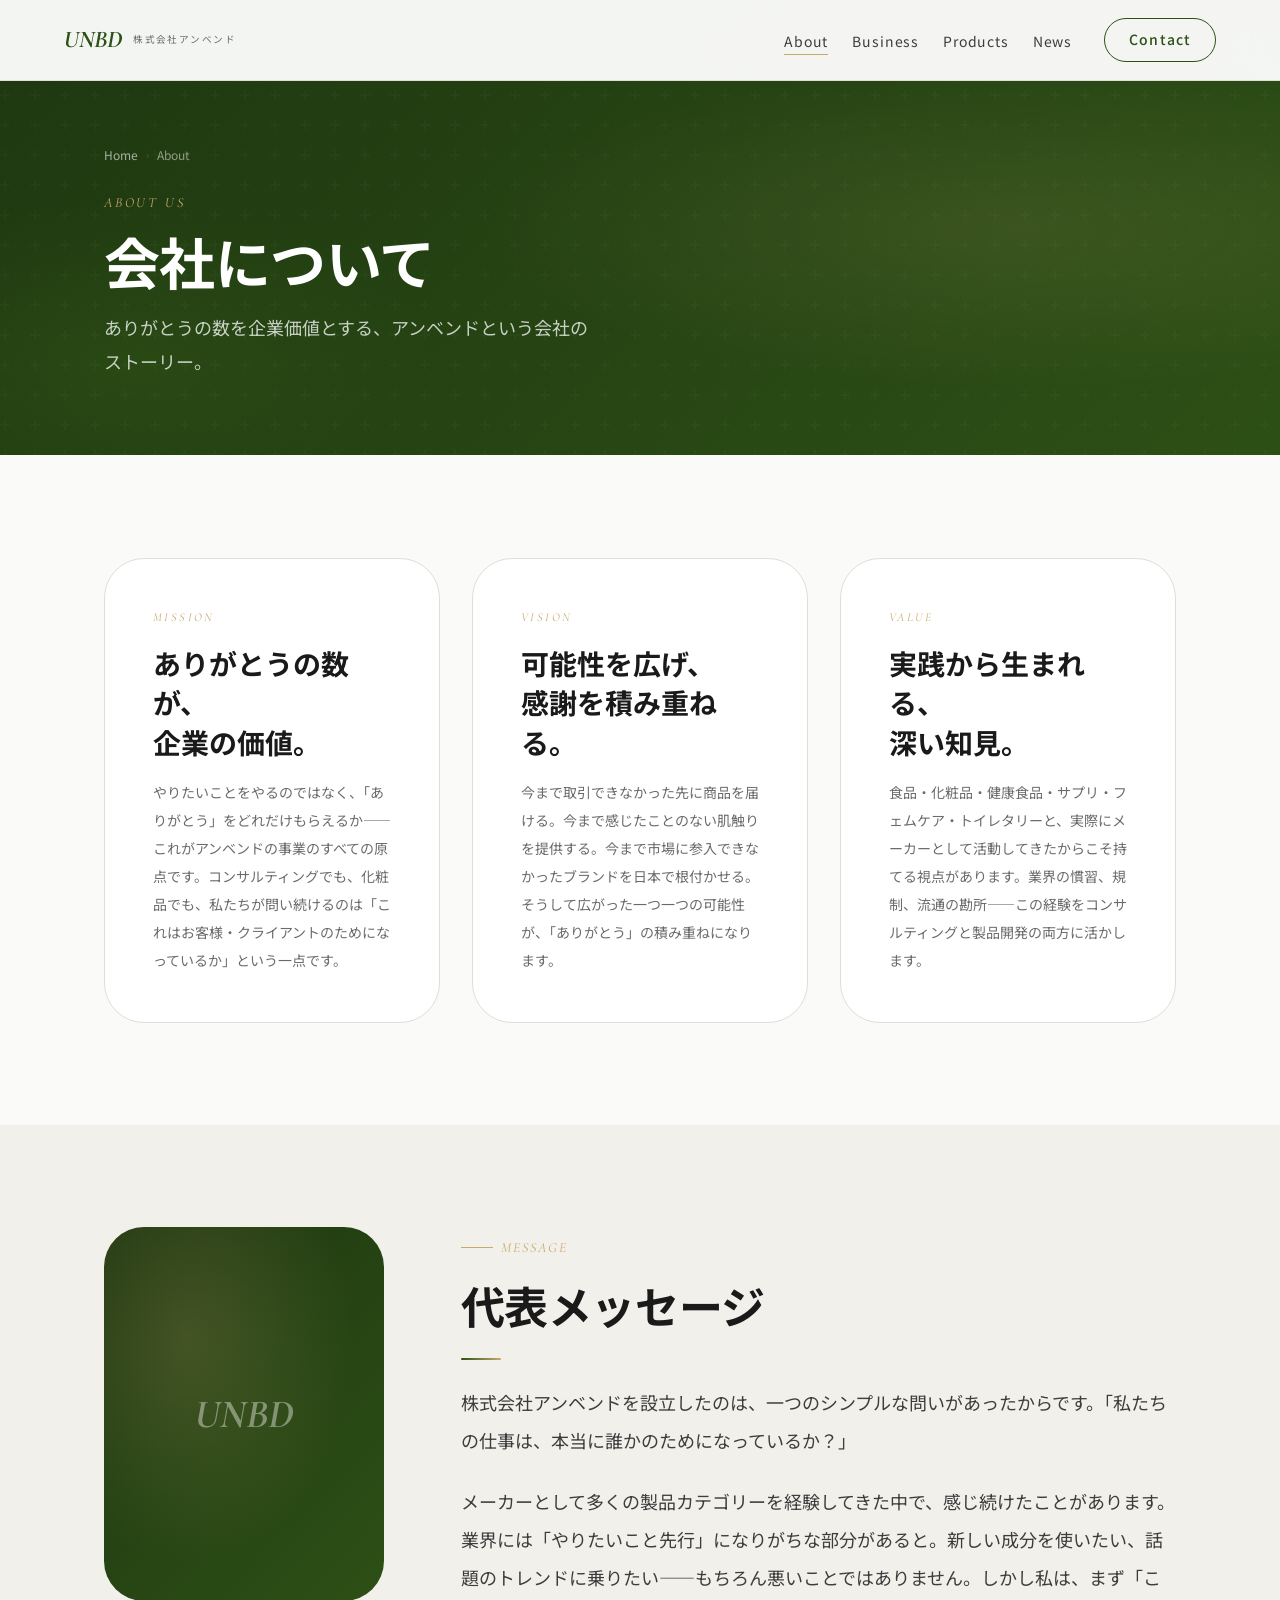
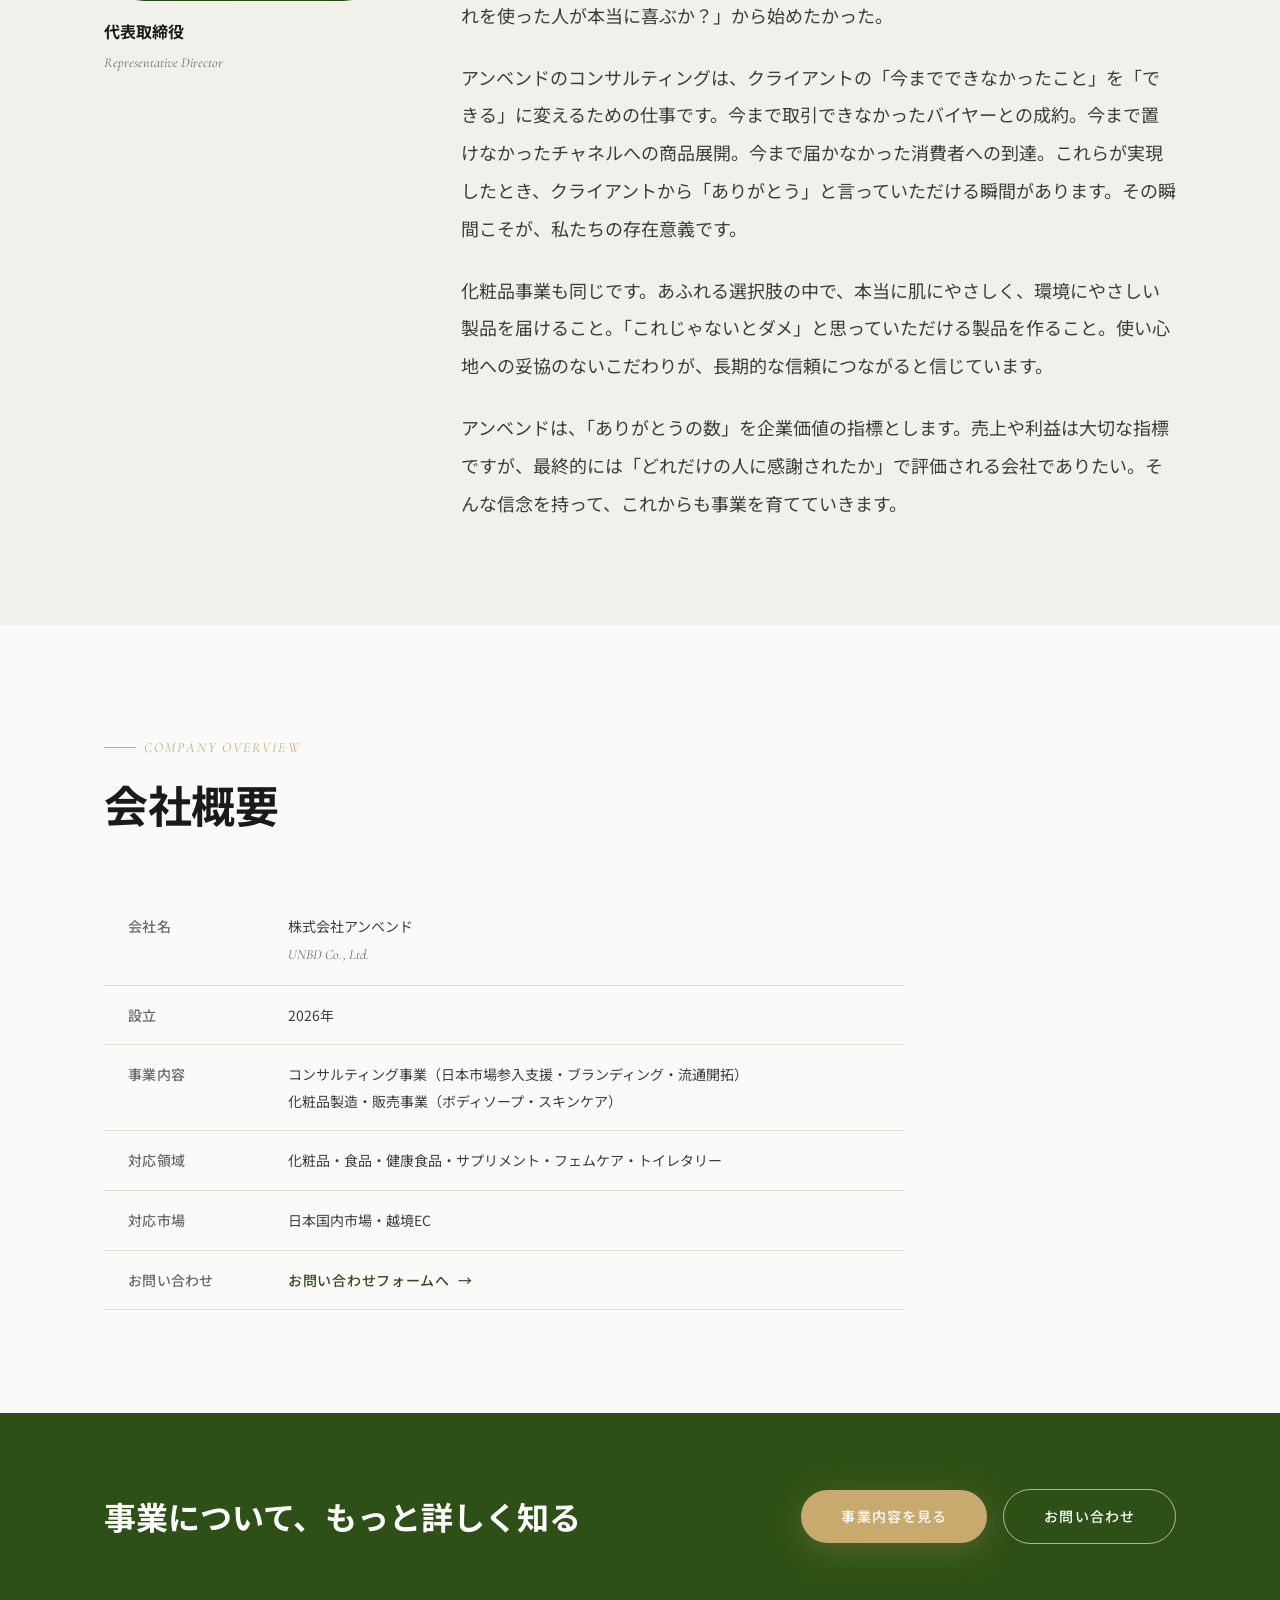
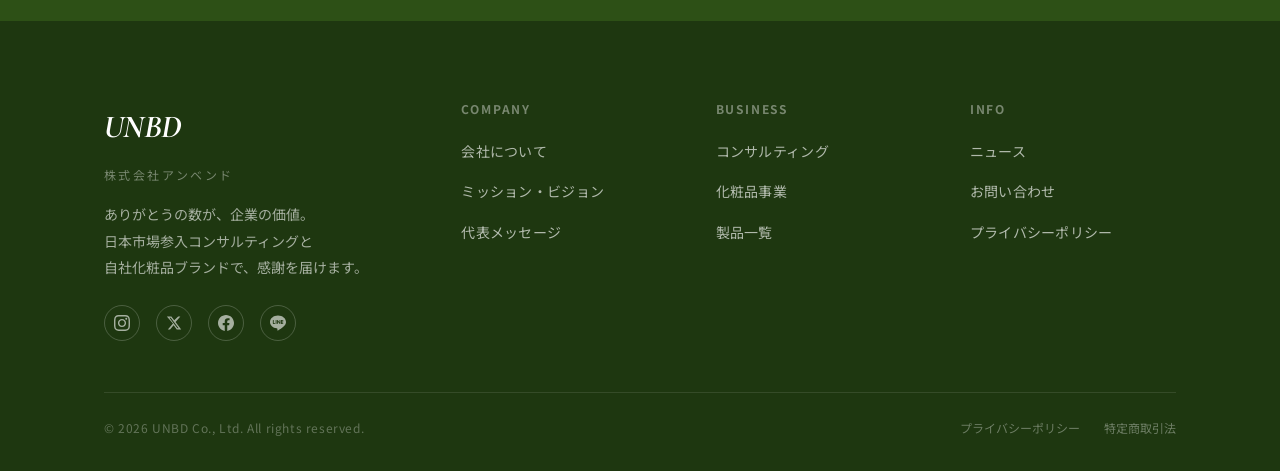
==== about.html @ c35e36ad "feat: 株式会社アンベンド コーポレートサイト 初回実装 「ありがとうの数が企業の価値」をビジョンに掲げた、フルスクラッチの コーポレートサイト（HTML/CSS/JS）を実装。  ## 実装内容" ====
<!DOCTYPE html>
<html lang="ja">
<head>
  <meta charset="UTF-8">
  <meta name="viewport" content="width=device-width, initial-scale=1.0">
  <title>会社について | 株式会社アンベンド UNBD Co., Ltd.</title>
  <meta name="description" content="株式会社アンベンドの会社概要・ミッション・ビジョン・代表メッセージ。「ありがとうの数が企業の価値」を掲げ、コンサルティングと化粧品の二本柱で事業を展開しています。">

  <!-- OGP -->
  <meta property="og:title" content="会社について | 株式会社アンベンド">
  <meta property="og:description" content="ありがとうの数が企業の価値。アンベンドのミッション・ビジョンとストーリーをご紹介します。">
  <meta property="og:type" content="website">
  <meta property="og:url" content="https://lin-nah-yuki-harada.github.io/UNBD.web/about.html">
  <meta name="twitter:card" content="summary_large_image">

  <!-- Fonts -->
  <link rel="preconnect" href="https://fonts.googleapis.com">
  <link rel="preconnect" href="https://fonts.gstatic.com" crossorigin>
  <link href="https://fonts.googleapis.com/css2?family=Cormorant+Garamond:ital,wght@0,400;0,600;0,700;1,400;1,600;1,700&family=Noto+Sans+JP:wght@300;400;500;700&display=swap" rel="stylesheet">

  <!-- CSS -->
  <link rel="stylesheet" href="css/reset.css">
  <link rel="stylesheet" href="css/variables.css">
  <link rel="stylesheet" href="css/common.css">
  <link rel="stylesheet" href="css/pages/about.css">
</head>
<body>

  <!-- Header -->
  <header class="header" data-transparent="false" role="banner">
    <div class="header__inner">
      <a href="index.html" class="header__logo">
        <span class="header__logo-mark">UNBD</span>
        <div class="header__logo-text">
          <span class="header__logo-ja">株式会社アンベンド</span>
        </div>
      </a>
      <nav class="header__nav" role="navigation">
        <ul class="header__nav-list">
          <li><a href="about.html" class="header__nav-link is-active">About</a></li>
          <li><a href="business.html" class="header__nav-link">Business</a></li>
          <li><a href="products.html" class="header__nav-link">Products</a></li>
          <li><a href="news.html" class="header__nav-link">News</a></li>
        </ul>
        <a href="contact.html" class="header__cta">Contact</a>
      </nav>
      <button class="hamburger" aria-label="メニューを開く">
        <span></span><span></span><span></span>
      </button>
    </div>
  </header>

  <!-- Mobile Nav -->
  <div class="mobile-nav">
    <ul class="mobile-nav__list">
      <li><a href="about.html" class="mobile-nav__link">About</a></li>
      <li><a href="business.html" class="mobile-nav__link">Business</a></li>
      <li><a href="products.html" class="mobile-nav__link">Products</a></li>
      <li><a href="news.html" class="mobile-nav__link">News</a></li>
      <li><a href="contact.html" class="mobile-nav__link">Contact</a></li>
    </ul>
    <div class="mobile-nav__sns">
      <a href="#" aria-label="Instagram"><svg viewBox="0 0 24 24" width="22" height="22" fill="currentColor"><path d="M12 2.163c3.204 0 3.584.012 4.85.07 3.252.148 4.771 1.691 4.919 4.919.058 1.265.069 1.645.069 4.849 0 3.205-.012 3.584-.069 4.849-.149 3.225-1.664 4.771-4.919 4.919-1.266.058-1.644.07-4.85.07-3.204 0-3.584-.012-4.849-.07-3.26-.149-4.771-1.699-4.919-4.92-.058-1.265-.07-1.644-.07-4.849 0-3.204.013-3.583.07-4.849.149-3.227 1.664-4.771 4.919-4.919 1.266-.057 1.645-.069 4.849-.069zm0-2.163c-3.259 0-3.667.014-4.947.072-4.358.2-6.78 2.618-6.98 6.98-.059 1.281-.073 1.689-.073 4.948 0 3.259.014 3.668.072 4.948.2 4.358 2.618 6.78 6.98 6.98 1.281.058 1.689.072 4.948.072 3.259 0 3.668-.014 4.948-.072 4.354-.2 6.782-2.618 6.979-6.98.059-1.28.073-1.689.073-4.948 0-3.259-.014-3.667-.072-4.947-.196-4.354-2.617-6.78-6.979-6.98-1.281-.059-1.69-.073-4.949-.073zm0 5.838c-3.403 0-6.162 2.759-6.162 6.162s2.759 6.163 6.162 6.163 6.162-2.759 6.162-6.163c0-3.403-2.759-6.162-6.162-6.162zm0 10.162c-2.209 0-4-1.79-4-4 0-2.209 1.791-4 4-4s4 1.791 4 4c0 2.21-1.791 4-4 4zm6.406-11.845c-.796 0-1.441.645-1.441 1.44s.645 1.44 1.441 1.44c.795 0 1.439-.645 1.439-1.44s-.644-1.44-1.439-1.44z"/></svg></a>
      <a href="#" aria-label="X"><svg viewBox="0 0 24 24" width="20" height="20" fill="currentColor"><path d="M18.244 2.25h3.308l-7.227 8.26 8.502 11.24H16.17l-4.714-6.231-5.401 6.231H2.746l7.73-8.835L1.254 2.25H8.08l4.259 5.63zm-1.161 17.52h1.833L7.084 4.126H5.117z"/></svg></a>
    </div>
  </div>

  <main id="main">

    <!-- Page Hero -->
    <div class="page-hero">
      <div class="container">
        <nav class="breadcrumb" aria-label="パンくずリスト">
          <a href="index.html">Home</a>
          <span class="breadcrumb__sep">›</span>
          <span>About</span>
        </nav>
        <span class="page-hero__en">About Us</span>
        <h1 class="page-hero__title">会社について</h1>
        <p class="page-hero__lead">ありがとうの数を企業価値とする、アンベンドという会社のストーリー。</p>
      </div>
    </div>


    <!-- ====================================================
         Mission / Vision
         ==================================================== -->
    <section class="section" id="mission">
      <div class="container">
        <div class="mission-grid">
          <div class="mission-item" data-reveal data-reveal-delay="1">
            <div class="mission-item__label">Mission</div>
            <h2 class="mission-item__title">
              ありがとうの数が、<br>企業の価値。
            </h2>
            <p class="mission-item__text">
              やりたいことをやるのではなく、「ありがとう」をどれだけもらえるか——これがアンベンドの事業のすべての原点です。コンサルティングでも、化粧品でも、私たちが問い続けるのは「これはお客様・クライアントのためになっているか」という一点です。
            </p>
          </div>

          <div class="mission-item" data-reveal data-reveal-delay="2">
            <div class="mission-item__label">Vision</div>
            <h2 class="mission-item__title">
              可能性を広げ、<br>感謝を積み重ねる。
            </h2>
            <p class="mission-item__text">
              今まで取引できなかった先に商品を届ける。今まで感じたことのない肌触りを提供する。今まで市場に参入できなかったブランドを日本で根付かせる。そうして広がった一つ一つの可能性が、「ありがとう」の積み重ねになります。
            </p>
          </div>

          <div class="mission-item" data-reveal data-reveal-delay="3">
            <div class="mission-item__label">Value</div>
            <h2 class="mission-item__title">
              実践から生まれる、<br>深い知見。
            </h2>
            <p class="mission-item__text">
              食品・化粧品・健康食品・サプリ・フェムケア・トイレタリーと、実際にメーカーとして活動してきたからこそ持てる視点があります。業界の慣習、規制、流通の勘所——この経験をコンサルティングと製品開発の両方に活かします。
            </p>
          </div>
        </div>
      </div>
    </section>


    <!-- ====================================================
         Representative Message
         ==================================================== -->
    <section class="section section--bg" id="message">
      <div class="container">
        <div class="message-inner">
          <div class="message-visual" data-reveal="left">
            <div class="message-visual__photo">
              <div class="message-visual__photo-placeholder">
                <span class="message-visual__initials">UNBD</span>
              </div>
            </div>
            <div class="message-visual__info">
              <p class="message-visual__name">代表取締役</p>
              <p class="message-visual__name-en">Representative Director</p>
            </div>
          </div>

          <div class="message-body" data-reveal="right">
            <span class="eyebrow">Message</span>
            <h2 class="section-title">代表メッセージ</h2>
            <div class="divider"></div>

            <div class="message-text">
              <p>株式会社アンベンドを設立したのは、一つのシンプルな問いがあったからです。「私たちの仕事は、本当に誰かのためになっているか？」</p>

              <p>メーカーとして多くの製品カテゴリーを経験してきた中で、感じ続けたことがあります。業界には「やりたいこと先行」になりがちな部分があると。新しい成分を使いたい、話題のトレンドに乗りたい——もちろん悪いことではありません。しかし私は、まず「これを使った人が本当に喜ぶか？」から始めたかった。</p>

              <p>アンベンドのコンサルティングは、クライアントの「今までできなかったこと」を「できる」に変えるための仕事です。今まで取引できなかったバイヤーとの成約。今まで置けなかったチャネルへの商品展開。今まで届かなかった消費者への到達。これらが実現したとき、クライアントから「ありがとう」と言っていただける瞬間があります。その瞬間こそが、私たちの存在意義です。</p>

              <p>化粧品事業も同じです。あふれる選択肢の中で、本当に肌にやさしく、環境にやさしい製品を届けること。「これじゃないとダメ」と思っていただける製品を作ること。使い心地への妥協のないこだわりが、長期的な信頼につながると信じています。</p>

              <p>アンベンドは、「ありがとうの数」を企業価値の指標とします。売上や利益は大切な指標ですが、最終的には「どれだけの人に感謝されたか」で評価される会社でありたい。そんな信念を持って、これからも事業を育てていきます。</p>
            </div>
          </div>
        </div>
      </div>
    </section>


    <!-- ====================================================
         Company Overview
         ==================================================== -->
    <section class="section" id="overview">
      <div class="container">
        <div class="section-header" data-reveal>
          <span class="eyebrow">Company Overview</span>
          <h2 class="section-title">会社概要</h2>
        </div>

        <div class="overview-inner" data-reveal>
          <table class="overview-table">
            <tbody>
              <tr>
                <th>会社名</th>
                <td>株式会社アンベンド<br><span class="overview-en">UNBD Co., Ltd.</span></td>
              </tr>
              <tr>
                <th>設立</th>
                <td>2026年</td>
              </tr>
              <tr>
                <th>事業内容</th>
                <td>
                  コンサルティング事業（日本市場参入支援・ブランディング・流通開拓）<br>
                  化粧品製造・販売事業（ボディソープ・スキンケア）
                </td>
              </tr>
              <tr>
                <th>対応領域</th>
                <td>化粧品・食品・健康食品・サプリメント・フェムケア・トイレタリー</td>
              </tr>
              <tr>
                <th>対応市場</th>
                <td>日本国内市場・越境EC</td>
              </tr>
              <tr>
                <th>お問い合わせ</th>
                <td><a href="contact.html" class="arrow-link">お問い合わせフォームへ</a></td>
              </tr>
            </tbody>
          </table>
        </div>
      </div>
    </section>


    <!-- CTA -->
    <section class="section section--primary" style="padding: clamp(3rem, 6vw, 5rem) 0;">
      <div class="container">
        <div class="cta-inline" data-reveal>
          <h2 class="cta-inline__title">事業について、もっと詳しく知る</h2>
          <div class="cta-inline__actions">
            <a href="business.html" class="btn btn--accent">事業内容を見る</a>
            <a href="contact.html" class="btn btn--outline-white">お問い合わせ</a>
          </div>
        </div>
      </div>
    </section>

  </main>

  <!-- Footer -->
  <footer class="footer" role="contentinfo">
    <div class="container">
      <div class="footer__inner">
        <div class="footer__brand">
          <div class="footer__brand-logo">UNBD</div>
          <div class="footer__brand-ja">株式会社アンベンド</div>
          <p class="footer__tagline">ありがとうの数が、企業の価値。<br>日本市場参入コンサルティングと<br>自社化粧品ブランドで、感謝を届けます。</p>
          <div class="footer__sns">
            <a href="#" class="footer__sns-link" aria-label="Instagram"><svg viewBox="0 0 24 24" fill="currentColor"><path d="M12 2.163c3.204 0 3.584.012 4.85.07 3.252.148 4.771 1.691 4.919 4.919.058 1.265.069 1.645.069 4.849 0 3.205-.012 3.584-.069 4.849-.149 3.225-1.664 4.771-4.919 4.919-1.266.058-1.644.07-4.85.07-3.204 0-3.584-.012-4.849-.07-3.26-.149-4.771-1.699-4.919-4.92-.058-1.265-.07-1.644-.07-4.849 0-3.204.013-3.583.07-4.849.149-3.227 1.664-4.771 4.919-4.919 1.266-.057 1.645-.069 4.849-.069zm0-2.163c-3.259 0-3.667.014-4.947.072-4.358.2-6.78 2.618-6.98 6.98-.059 1.281-.073 1.689-.073 4.948 0 3.259.014 3.668.072 4.948.2 4.358 2.618 6.78 6.98 6.98 1.281.058 1.689.072 4.948.072 3.259 0 3.668-.014 4.948-.072 4.354-.2 6.782-2.618 6.979-6.98.059-1.28.073-1.689.073-4.948 0-3.259-.014-3.667-.072-4.947-.196-4.354-2.617-6.78-6.979-6.98-1.281-.059-1.69-.073-4.949-.073zm0 5.838c-3.403 0-6.162 2.759-6.162 6.162s2.759 6.163 6.162 6.163 6.162-2.759 6.162-6.163c0-3.403-2.759-6.162-6.162-6.162zm0 10.162c-2.209 0-4-1.79-4-4 0-2.209 1.791-4 4-4s4 1.791 4 4c0 2.21-1.791 4-4 4zm6.406-11.845c-.796 0-1.441.645-1.441 1.44s.645 1.44 1.441 1.44c.795 0 1.439-.645 1.439-1.44s-.644-1.44-1.439-1.44z"/></svg></a>
            <a href="#" class="footer__sns-link" aria-label="X"><svg viewBox="0 0 24 24" fill="currentColor"><path d="M18.244 2.25h3.308l-7.227 8.26 8.502 11.24H16.17l-4.714-6.231-5.401 6.231H2.746l7.73-8.835L1.254 2.25H8.08l4.259 5.63zm-1.161 17.52h1.833L7.084 4.126H5.117z"/></svg></a>
            <a href="#" class="footer__sns-link" aria-label="Facebook"><svg viewBox="0 0 24 24" fill="currentColor"><path d="M24 12.073c0-6.627-5.373-12-12-12s-12 5.373-12 12c0 5.99 4.388 10.954 10.125 11.854v-8.385H7.078v-3.47h3.047V9.43c0-3.007 1.792-4.669 4.533-4.669 1.312 0 2.686.235 2.686.235v2.953H15.83c-1.491 0-1.956.925-1.956 1.874v2.25h3.328l-.532 3.47h-2.796v8.385C19.612 23.027 24 18.062 24 12.073z"/></svg></a>
            <a href="#" class="footer__sns-link" aria-label="LINE"><svg viewBox="0 0 24 24" fill="currentColor"><path d="M19.365 9.863c.349 0 .63.285.63.631 0 .345-.281.63-.63.63H17.61v1.125h1.755c.349 0 .63.283.63.63 0 .344-.281.629-.63.629h-2.386c-.345 0-.627-.285-.627-.629V8.108c0-.345.282-.63.627-.63h2.386c.349 0 .63.285.63.63 0 .349-.281.63-.63.63H17.61v1.125h1.755zm-3.855 3.016c0 .27-.174.51-.432.596-.064.021-.133.031-.199.031-.211 0-.391-.09-.51-.25l-2.443-3.317v2.94c0 .344-.279.629-.631.629-.346 0-.626-.285-.626-.629V8.108c0-.27.173-.51.43-.595.06-.023.136-.033.194-.033.195 0 .375.104.495.254l2.462 3.33V8.108c0-.345.282-.63.63-.63.345 0 .63.285.63.63v4.771zm-5.741 0c0 .344-.282.629-.631.629-.345 0-.627-.285-.627-.629V8.108c0-.345.282-.63.627-.63.349 0 .631.285.631.63v4.771zm-2.466.629H4.917c-.345 0-.63-.285-.63-.629V8.108c0-.345.285-.63.63-.63.348 0 .63.285.63.63v4.141h1.756c.348 0 .629.283.629.63 0 .344-.281.629-.629.629M24 10.314C24 4.943 18.615.572 12 .572S0 4.943 0 10.314c0 4.811 4.27 8.842 10.035 9.608.391.082.923.258 1.058.59.12.301.079.766.038 1.08l-.164 1.02c-.045.301-.24 1.186 1.049.645 1.291-.539 6.916-4.078 9.436-6.975C23.176 14.393 24 12.458 24 10.314"/></svg></a>
          </div>
        </div>
        <div>
          <p class="footer__col-title">Company</p>
          <ul class="footer__col-list">
            <li><a href="about.html" class="footer__col-link">会社について</a></li>
            <li><a href="about.html#mission" class="footer__col-link">ミッション・ビジョン</a></li>
            <li><a href="about.html#message" class="footer__col-link">代表メッセージ</a></li>
          </ul>
        </div>
        <div>
          <p class="footer__col-title">Business</p>
          <ul class="footer__col-list">
            <li><a href="business.html#consulting" class="footer__col-link">コンサルティング</a></li>
            <li><a href="business.html#cosmetics" class="footer__col-link">化粧品事業</a></li>
            <li><a href="products.html" class="footer__col-link">製品一覧</a></li>
          </ul>
        </div>
        <div>
          <p class="footer__col-title">Info</p>
          <ul class="footer__col-list">
            <li><a href="news.html" class="footer__col-link">ニュース</a></li>
            <li><a href="contact.html" class="footer__col-link">お問い合わせ</a></li>
            <li><a href="#" class="footer__col-link">プライバシーポリシー</a></li>
          </ul>
        </div>
      </div>
      <div class="footer__bottom">
        <p class="footer__copy">&copy; 2026 UNBD Co., Ltd. All rights reserved.</p>
        <div class="footer__bottom-links">
          <a href="#" class="footer__bottom-link">プライバシーポリシー</a>
          <a href="#" class="footer__bottom-link">特定商取引法</a>
        </div>
      </div>
    </div>
  </footer>

  <script src="js/common.js"></script>
</body>
</html>
---- css/variables.css ----
/* ============================================
   Design Tokens / CSS Custom Properties
   ============================================ */

:root {
  /* ---- Colors ---- */
  --color-bg:           #FAFAF8;
  --color-bg-alt:       #F2F0EB;
  --color-bg-green:     #EFF4E8;
  --color-primary:      #2D5016;
  --color-primary-dark: #1E3710;
  --color-primary-mid:  #3D6B1F;
  --color-accent:       #C8A96E;
  --color-accent-dark:  #A88040;
  --color-accent-light: #E2C89A;
  --color-text:         #1A1A1A;
  --color-text-mid:     #3D3D3D;
  --color-text-sub:     #6B6B6B;
  --color-text-light:   #9A9A9A;
  --color-white:        #FFFFFF;
  --color-border:       #E2DDD6;
  --color-hero-bg:      #0F1F08;

  /* ---- Typography ---- */
  --font-ja:  'Noto Sans JP', 'Hiragino Sans', 'Yu Gothic', sans-serif;
  --font-en:  'Cormorant Garamond', 'Georgia', serif;

  /* ---- Type Scale (fluid) ---- */
  --text-xs:    0.75rem;
  --text-sm:    0.875rem;
  --text-base:  1rem;
  --text-md:    1.125rem;
  --text-lg:    1.375rem;
  --text-xl:    1.75rem;
  --text-2xl:   2.25rem;
  --text-3xl:   3rem;
  --text-4xl:   4rem;
  --text-hero:  clamp(2.5rem, 6vw, 5.5rem);
  --text-display: clamp(3rem, 8vw, 7rem);

  /* ---- Spacing ---- */
  --space-1:  0.25rem;
  --space-2:  0.5rem;
  --space-3:  0.75rem;
  --space-4:  1rem;
  --space-6:  1.5rem;
  --space-8:  2rem;
  --space-12: 3rem;
  --space-16: 4rem;
  --space-20: 5rem;
  --space-24: 6rem;
  --space-32: 8rem;
  --space-40: 10rem;

  /* ---- Layout ---- */
  --container-max:  1200px;
  --container-wide: 1440px;
  --container-pad:  clamp(1.5rem, 5vw, 4rem);
  --header-height:  80px;

  /* ---- Motion ---- */
  --ease:             cubic-bezier(0.4, 0, 0.2, 1);
  --ease-out:         cubic-bezier(0.0, 0, 0.2, 1);
  --ease-in:          cubic-bezier(0.4, 0, 1, 1);
  --ease-spring:      cubic-bezier(0.34, 1.56, 0.64, 1);
  --transition:       0.3s var(--ease);
  --transition-slow:  0.6s var(--ease);
  --transition-xslow: 1s var(--ease);

  /* ---- Shadows ---- */
  --shadow-xs: 0 1px 4px rgba(0,0,0,0.06);
  --shadow-sm: 0 2px 12px rgba(0,0,0,0.08);
  --shadow-md: 0 8px 32px rgba(0,0,0,0.10);
  --shadow-lg: 0 20px 60px rgba(0,0,0,0.14);
  --shadow-xl: 0 40px 100px rgba(0,0,0,0.18);
  --shadow-green: 0 8px 32px rgba(45,80,22,0.20);
  --shadow-gold:  0 8px 32px rgba(200,169,110,0.25);

  /* ---- Borders ---- */
  --radius-sm:   4px;
  --radius-md:   12px;
  --radius-lg:   24px;
  --radius-xl:   40px;
  --radius-full: 9999px;

  /* ---- Z-Index ---- */
  --z-below:   -1;
  --z-base:     0;
  --z-float:   10;
  --z-header:  100;
  --z-overlay: 200;
  --z-modal:   300;
}
---- css/common.css ----
/* ============================================
   Common Styles
   株式会社アンベンド / UNBD Co., Ltd.
   ============================================ */

/* ---- Base ---- */
body {
  font-family: var(--font-ja);
  font-size: var(--text-base);
  line-height: 1.8;
  color: var(--color-text);
  background-color: var(--color-bg);
  overflow-x: hidden;
}

/* ---- Container ---- */
.container {
  width: 100%;
  max-width: var(--container-max);
  margin-left: auto;
  margin-right: auto;
  padding-left: var(--container-pad);
  padding-right: var(--container-pad);
}

.container--wide {
  max-width: var(--container-wide);
}

/* ---- Section Base ---- */
.section {
  padding-top: clamp(4rem, 8vw, 7rem);
  padding-bottom: clamp(4rem, 8vw, 7rem);
}

.section--bg {
  background-color: var(--color-bg-alt);
}

.section--green {
  background-color: var(--color-bg-green);
}

.section--dark {
  background-color: var(--color-primary-dark);
  color: var(--color-white);
}

.section--primary {
  background-color: var(--color-primary);
  color: var(--color-white);
}

/* ---- Section Labels / Eyebrow ---- */
.eyebrow {
  display: inline-flex;
  align-items: center;
  gap: var(--space-2);
  font-family: var(--font-en);
  font-size: var(--text-sm);
  font-style: italic;
  letter-spacing: 0.15em;
  color: var(--color-accent);
  text-transform: uppercase;
  margin-bottom: var(--space-4);
}

.eyebrow::before {
  content: '';
  display: block;
  width: 32px;
  height: 1px;
  background-color: var(--color-accent);
  flex-shrink: 0;
}

/* ---- Section Titles ---- */
.section-title {
  font-size: clamp(1.8rem, 3.5vw, 2.75rem);
  font-weight: 700;
  line-height: 1.3;
  letter-spacing: -0.01em;
  color: var(--color-text);
  margin-bottom: var(--space-4);
}

.section-title--white {
  color: var(--color-white);
}

.section-title--center {
  text-align: center;
}

.section-lead {
  font-size: var(--text-md);
  color: var(--color-text-sub);
  line-height: 2;
  max-width: 640px;
}

.section-lead--center {
  margin-left: auto;
  margin-right: auto;
  text-align: center;
}

.section-lead--white {
  color: rgba(255,255,255,0.8);
}

.section-header {
  margin-bottom: clamp(2.5rem, 5vw, 4rem);
}

.section-header--center {
  text-align: center;
  display: flex;
  flex-direction: column;
  align-items: center;
}

/* ---- Divider ---- */
.divider {
  width: 40px;
  height: 2px;
  background: linear-gradient(90deg, var(--color-primary), var(--color-accent));
  margin: var(--space-6) 0;
  border-radius: var(--radius-full);
}

.divider--center {
  margin-left: auto;
  margin-right: auto;
}

.divider--gold {
  background: linear-gradient(90deg, var(--color-accent), var(--color-accent-light));
}

/* ---- Buttons ---- */
.btn {
  display: inline-flex;
  align-items: center;
  justify-content: center;
  gap: var(--space-2);
  padding: 0.875rem 2.5rem;
  font-family: var(--font-ja);
  font-size: var(--text-sm);
  font-weight: 500;
  letter-spacing: 0.08em;
  border-radius: var(--radius-full);
  transition: var(--transition);
  cursor: pointer;
  white-space: nowrap;
  position: relative;
  overflow: hidden;
}

.btn::after {
  content: '';
  position: absolute;
  inset: 0;
  background: rgba(255,255,255,0);
  transition: var(--transition);
}

.btn:hover::after {
  background: rgba(255,255,255,0.1);
}

.btn--primary {
  background-color: var(--color-primary);
  color: var(--color-white);
  box-shadow: var(--shadow-green);
}

.btn--primary:hover {
  background-color: var(--color-primary-mid);
  transform: translateY(-2px);
  box-shadow: 0 12px 40px rgba(45,80,22,0.28);
}

.btn--accent {
  background-color: var(--color-accent);
  color: var(--color-white);
  box-shadow: var(--shadow-gold);
}

.btn--accent:hover {
  background-color: var(--color-accent-dark);
  transform: translateY(-2px);
  box-shadow: 0 12px 40px rgba(200,169,110,0.35);
}

.btn--outline {
  background-color: transparent;
  color: var(--color-primary);
  border: 1.5px solid var(--color-primary);
}

.btn--outline:hover {
  background-color: var(--color-primary);
  color: var(--color-white);
  transform: translateY(-2px);
}

.btn--outline-white {
  background-color: transparent;
  color: var(--color-white);
  border: 1.5px solid rgba(255,255,255,0.6);
}

.btn--outline-white:hover {
  background-color: rgba(255,255,255,0.15);
  border-color: var(--color-white);
  transform: translateY(-2px);
}

.btn--sm {
  padding: 0.625rem 1.5rem;
  font-size: var(--text-xs);
}

.btn-icon {
  width: 20px;
  height: 20px;
  transition: transform var(--transition);
}

.btn:hover .btn-icon {
  transform: translateX(4px);
}

/* ---- Arrow Link ---- */
.arrow-link {
  display: inline-flex;
  align-items: center;
  gap: var(--space-2);
  font-size: var(--text-sm);
  font-weight: 500;
  letter-spacing: 0.05em;
  color: var(--color-primary);
  transition: var(--transition);
}

.arrow-link::after {
  content: '→';
  transition: transform var(--transition);
}

.arrow-link:hover {
  color: var(--color-accent);
}

.arrow-link:hover::after {
  transform: translateX(4px);
}

.arrow-link--white {
  color: var(--color-white);
}

.arrow-link--white:hover {
  color: var(--color-accent-light);
}

/* ---- Page Hero ---- */
.page-hero {
  position: relative;
  min-height: 380px;
  display: flex;
  align-items: flex-end;
  padding-bottom: clamp(3rem, 6vw, 5rem);
  padding-top: calc(var(--header-height) + 4rem);
  overflow: hidden;
  background: linear-gradient(135deg, var(--color-primary-dark) 0%, var(--color-primary) 100%);
}

.page-hero::before {
  content: '';
  position: absolute;
  inset: 0;
  background:
    radial-gradient(ellipse 60% 50% at 80% 50%, rgba(200,169,110,0.12) 0%, transparent 70%),
    radial-gradient(ellipse 40% 60% at 10% 80%, rgba(45,80,22,0.6) 0%, transparent 60%);
}

.page-hero::after {
  content: '';
  position: absolute;
  inset: 0;
  background-image: url("data:image/svg+xml,%3Csvg width='60' height='60' viewBox='0 0 60 60' xmlns='http://www.w3.org/2000/svg'%3E%3Cg fill='none' fill-rule='evenodd'%3E%3Cg fill='%23ffffff' fill-opacity='0.02'%3E%3Cpath d='M36 34v-4h-2v4h-4v2h4v4h2v-4h4v-2h-4zm0-30V0h-2v4h-4v2h4v4h2V6h4V4h-4zM6 34v-4H4v4H0v2h4v4h2v-4h4v-2H6zM6 4V0H4v4H0v2h4v4h2V6h4V4H6z'/%3E%3C/g%3E%3C/g%3E%3C/svg%3E");
}

.page-hero .container {
  position: relative;
  z-index: 1;
}

.page-hero__en {
  font-family: var(--font-en);
  font-size: var(--text-sm);
  font-style: italic;
  letter-spacing: 0.2em;
  color: var(--color-accent);
  display: block;
  margin-bottom: var(--space-3);
  text-transform: uppercase;
}

.page-hero__title {
  font-size: clamp(2rem, 5vw, 3.5rem);
  font-weight: 700;
  color: var(--color-white);
  line-height: 1.2;
  letter-spacing: -0.01em;
}

.page-hero__lead {
  margin-top: var(--space-4);
  font-size: var(--text-md);
  color: rgba(255,255,255,0.75);
  max-width: 500px;
  line-height: 1.9;
}

/* ---- Breadcrumb ---- */
.breadcrumb {
  display: flex;
  align-items: center;
  gap: var(--space-2);
  font-size: var(--text-xs);
  color: rgba(255,255,255,0.5);
  margin-bottom: var(--space-6);
}

.breadcrumb a {
  color: rgba(255,255,255,0.6);
  transition: color var(--transition);
}

.breadcrumb a:hover {
  color: var(--color-accent);
}

.breadcrumb__sep {
  font-size: 0.625rem;
  opacity: 0.4;
}

/* ============================================
   Header / Navigation
   ============================================ */

.header {
  position: fixed;
  top: 0;
  left: 0;
  right: 0;
  height: var(--header-height);
  z-index: var(--z-header);
  transition: background-color var(--transition-slow), box-shadow var(--transition-slow);
}

.header--transparent {
  background-color: transparent;
}

.header--scrolled {
  background-color: rgba(255,255,255,0.95);
  backdrop-filter: blur(12px);
  -webkit-backdrop-filter: blur(12px);
  box-shadow: 0 1px 0 var(--color-border);
}

.header--scrolled .header__logo-mark {
  color: var(--color-primary);
}

.header--scrolled .header__logo-text {
  color: var(--color-text);
}

.header--scrolled .header__nav-link {
  color: var(--color-text-mid);
}

.header--scrolled .header__nav-link:hover {
  color: var(--color-primary);
}

.header--scrolled .header__cta {
  border-color: var(--color-primary);
  color: var(--color-primary);
}

.header--scrolled .header__cta:hover {
  background-color: var(--color-primary);
  color: var(--color-white);
}

.header--scrolled .hamburger span {
  background-color: var(--color-text);
}

.header__inner {
  display: flex;
  align-items: center;
  justify-content: space-between;
  height: 100%;
  padding: 0 var(--container-pad);
  max-width: var(--container-wide);
  margin: 0 auto;
}

.header__logo {
  display: flex;
  align-items: center;
  gap: var(--space-3);
  text-decoration: none;
  flex-shrink: 0;
}

.header__logo-mark {
  font-family: var(--font-en);
  font-size: 1.5rem;
  font-weight: 700;
  font-style: italic;
  letter-spacing: -0.02em;
  color: var(--color-white);
  transition: color var(--transition);
}

.header__logo-text {
  display: flex;
  flex-direction: column;
  gap: 1px;
}

.header__logo-ja {
  font-size: 0.6rem;
  font-weight: 400;
  letter-spacing: 0.15em;
  color: rgba(255,255,255,0.7);
  transition: color var(--transition);
}

.header--scrolled .header__logo-ja {
  color: var(--color-text-sub);
}

.header__nav {
  display: flex;
  align-items: center;
  gap: var(--space-8);
}

.header__nav-list {
  display: flex;
  align-items: center;
  gap: var(--space-6);
}

.header__nav-link {
  font-size: var(--text-sm);
  font-weight: 400;
  letter-spacing: 0.06em;
  color: rgba(255,255,255,0.85);
  transition: color var(--transition);
  position: relative;
  padding-bottom: 2px;
}

.header__nav-link::after {
  content: '';
  position: absolute;
  bottom: -2px;
  left: 0;
  right: 0;
  height: 1px;
  background-color: var(--color-accent);
  transform: scaleX(0);
  transform-origin: left;
  transition: transform var(--transition);
}

.header__nav-link:hover::after,
.header__nav-link.is-active::after {
  transform: scaleX(1);
}

.header__nav-link:hover {
  color: var(--color-white);
}

.header__cta {
  font-size: var(--text-sm);
  font-weight: 500;
  letter-spacing: 0.08em;
  padding: 0.5rem 1.5rem;
  border: 1.5px solid rgba(255,255,255,0.6);
  border-radius: var(--radius-full);
  color: var(--color-white);
  transition: var(--transition);
}

.header__cta:hover {
  background-color: rgba(255,255,255,0.15);
  border-color: var(--color-white);
}

/* Hamburger */
.hamburger {
  display: none;
  flex-direction: column;
  gap: 5px;
  width: 28px;
  padding: 4px 0;
  cursor: pointer;
  z-index: 10;
}

.hamburger span {
  display: block;
  height: 1.5px;
  background-color: var(--color-white);
  border-radius: var(--radius-full);
  transition: var(--transition);
  transform-origin: center;
}

.hamburger.is-open span:nth-child(1) {
  transform: translateY(6.5px) rotate(45deg);
}

.hamburger.is-open span:nth-child(2) {
  opacity: 0;
  transform: scaleX(0);
}

.hamburger.is-open span:nth-child(3) {
  transform: translateY(-6.5px) rotate(-45deg);
}

/* Mobile nav */
.mobile-nav {
  position: fixed;
  inset: 0;
  z-index: calc(var(--z-header) - 1);
  background-color: var(--color-primary-dark);
  display: flex;
  flex-direction: column;
  align-items: center;
  justify-content: center;
  gap: var(--space-8);
  opacity: 0;
  pointer-events: none;
  transition: opacity var(--transition-slow);
}

.mobile-nav.is-open {
  opacity: 1;
  pointer-events: all;
}

.mobile-nav__list {
  display: flex;
  flex-direction: column;
  align-items: center;
  gap: var(--space-6);
}

.mobile-nav__link {
  font-size: var(--text-xl);
  font-weight: 300;
  letter-spacing: 0.1em;
  color: rgba(255,255,255,0.85);
  transition: color var(--transition);
}

.mobile-nav__link:hover {
  color: var(--color-accent);
}

.mobile-nav__sns {
  display: flex;
  align-items: center;
  gap: var(--space-6);
}

.mobile-nav__sns a {
  color: rgba(255,255,255,0.5);
  transition: color var(--transition);
}

.mobile-nav__sns a:hover {
  color: var(--color-accent);
}

/* ============================================
   Footer
   ============================================ */

.footer {
  background-color: var(--color-primary-dark);
  color: var(--color-white);
  padding: clamp(3rem, 6vw, 5rem) 0 clamp(1.5rem, 3vw, 2rem);
}

.footer__inner {
  display: grid;
  grid-template-columns: 1.5fr 1fr 1fr 1fr;
  gap: var(--space-12);
  padding-bottom: clamp(2.5rem, 4vw, 3.5rem);
  border-bottom: 1px solid rgba(255,255,255,0.1);
}

.footer__brand-logo {
  font-family: var(--font-en);
  font-size: 2rem;
  font-weight: 700;
  font-style: italic;
  letter-spacing: -0.02em;
  color: var(--color-white);
  margin-bottom: var(--space-2);
}

.footer__brand-ja {
  font-size: var(--text-xs);
  letter-spacing: 0.2em;
  color: rgba(255,255,255,0.4);
  margin-bottom: var(--space-4);
}

.footer__tagline {
  font-size: var(--text-sm);
  color: rgba(255,255,255,0.6);
  line-height: 1.9;
  margin-bottom: var(--space-6);
}

.footer__sns {
  display: flex;
  align-items: center;
  gap: var(--space-4);
}

.footer__sns-link {
  display: flex;
  align-items: center;
  justify-content: center;
  width: 36px;
  height: 36px;
  border-radius: var(--radius-full);
  border: 1px solid rgba(255,255,255,0.2);
  color: rgba(255,255,255,0.6);
  transition: var(--transition);
}

.footer__sns-link:hover {
  border-color: var(--color-accent);
  color: var(--color-accent);
  transform: translateY(-2px);
}

.footer__sns-link svg {
  width: 16px;
  height: 16px;
}

.footer__col-title {
  font-size: var(--text-xs);
  font-weight: 700;
  letter-spacing: 0.15em;
  text-transform: uppercase;
  color: rgba(255,255,255,0.4);
  margin-bottom: var(--space-4);
}

.footer__col-list {
  display: flex;
  flex-direction: column;
  gap: var(--space-3);
}

.footer__col-link {
  font-size: var(--text-sm);
  color: rgba(255,255,255,0.65);
  transition: color var(--transition);
  letter-spacing: 0.02em;
}

.footer__col-link:hover {
  color: var(--color-accent);
}

.footer__bottom {
  display: flex;
  align-items: center;
  justify-content: space-between;
  padding-top: var(--space-6);
  gap: var(--space-4);
  flex-wrap: wrap;
}

.footer__copy {
  font-size: var(--text-xs);
  color: rgba(255,255,255,0.3);
  letter-spacing: 0.05em;
}

.footer__bottom-links {
  display: flex;
  gap: var(--space-6);
}

.footer__bottom-link {
  font-size: var(--text-xs);
  color: rgba(255,255,255,0.35);
  transition: color var(--transition);
}

.footer__bottom-link:hover {
  color: rgba(255,255,255,0.7);
}

/* ============================================
   Scroll Animations
   ============================================ */

[data-reveal] {
  opacity: 0;
  transform: translateY(30px);
  transition: opacity 0.7s var(--ease-out), transform 0.7s var(--ease-out);
}

[data-reveal="fade"] {
  transform: none;
}

[data-reveal="left"] {
  transform: translateX(-30px);
}

[data-reveal="right"] {
  transform: translateX(30px);
}

[data-reveal="scale"] {
  transform: scale(0.95);
}

[data-reveal].is-visible {
  opacity: 1;
  transform: none;
}

[data-reveal-delay="1"] { transition-delay: 0.1s; }
[data-reveal-delay="2"] { transition-delay: 0.2s; }
[data-reveal-delay="3"] { transition-delay: 0.3s; }
[data-reveal-delay="4"] { transition-delay: 0.4s; }
[data-reveal-delay="5"] { transition-delay: 0.5s; }
[data-reveal-delay="6"] { transition-delay: 0.6s; }

/* ============================================
   Cards
   ============================================ */

.card {
  background-color: var(--color-white);
  border-radius: var(--radius-lg);
  overflow: hidden;
  box-shadow: var(--shadow-sm);
  transition: transform var(--transition), box-shadow var(--transition);
}

.card:hover {
  transform: translateY(-6px);
  box-shadow: var(--shadow-lg);
}

.card__image {
  aspect-ratio: 16/9;
  background-color: var(--color-bg-alt);
  overflow: hidden;
}

.card__image img {
  width: 100%;
  height: 100%;
  object-fit: cover;
  transition: transform var(--transition-slow);
}

.card:hover .card__image img {
  transform: scale(1.05);
}

.card__body {
  padding: var(--space-6);
}

.card__tag {
  display: inline-block;
  font-size: var(--text-xs);
  font-weight: 500;
  letter-spacing: 0.1em;
  padding: 0.25rem 0.75rem;
  border-radius: var(--radius-full);
  background-color: var(--color-bg-green);
  color: var(--color-primary);
  margin-bottom: var(--space-3);
}

.card__title {
  font-size: var(--text-md);
  font-weight: 700;
  line-height: 1.5;
  color: var(--color-text);
  margin-bottom: var(--space-2);
}

.card__text {
  font-size: var(--text-sm);
  color: var(--color-text-sub);
  line-height: 1.8;
}

.card__meta {
  font-size: var(--text-xs);
  color: var(--color-text-light);
  letter-spacing: 0.05em;
  margin-bottom: var(--space-3);
}

/* ============================================
   Stat / Number
   ============================================ */

.stat {
  text-align: center;
}

.stat__number {
  font-family: var(--font-en);
  font-size: clamp(2.5rem, 5vw, 4rem);
  font-weight: 700;
  color: var(--color-accent);
  line-height: 1;
  letter-spacing: -0.02em;
}

.stat__unit {
  font-family: var(--font-ja);
  font-size: var(--text-md);
  color: var(--color-accent);
}

.stat__label {
  font-size: var(--text-sm);
  color: rgba(255,255,255,0.65);
  margin-top: var(--space-2);
  letter-spacing: 0.05em;
}

/* ============================================
   Tags / Badges
   ============================================ */

.tag {
  display: inline-flex;
  align-items: center;
  gap: var(--space-1);
  font-size: var(--text-xs);
  font-weight: 500;
  letter-spacing: 0.08em;
  padding: 0.3rem 0.875rem;
  border-radius: var(--radius-full);
  background-color: var(--color-bg-green);
  color: var(--color-primary);
  border: 1px solid rgba(45,80,22,0.12);
}

/* ============================================
   Form Elements
   ============================================ */

.form-group {
  display: flex;
  flex-direction: column;
  gap: var(--space-2);
  margin-bottom: var(--space-6);
}

.form-label {
  font-size: var(--text-sm);
  font-weight: 500;
  color: var(--color-text-mid);
  letter-spacing: 0.02em;
}

.form-label--required::after {
  content: ' *';
  color: #E53E3E;
}

.form-input,
.form-select,
.form-textarea {
  width: 100%;
  padding: 0.875rem 1.25rem;
  background-color: var(--color-white);
  border: 1.5px solid var(--color-border);
  border-radius: var(--radius-md);
  font-size: var(--text-base);
  color: var(--color-text);
  transition: border-color var(--transition), box-shadow var(--transition);
  appearance: none;
  -webkit-appearance: none;
}

.form-input:focus,
.form-select:focus,
.form-textarea:focus {
  outline: none;
  border-color: var(--color-primary);
  box-shadow: 0 0 0 3px rgba(45,80,22,0.1);
}

.form-input::placeholder,
.form-textarea::placeholder {
  color: var(--color-text-light);
}

.form-textarea {
  resize: vertical;
  min-height: 150px;
}

/* ============================================
   Utilities
   ============================================ */

.text-accent {
  color: var(--color-accent);
}

.text-primary {
  color: var(--color-primary);
}

.text-center { text-align: center; }
.text-right  { text-align: right; }

.mt-auto { margin-top: auto; }

.sr-only {
  position: absolute;
  width: 1px;
  height: 1px;
  padding: 0;
  margin: -1px;
  overflow: hidden;
  clip: rect(0,0,0,0);
  white-space: nowrap;
  border-width: 0;
}

/* ============================================
   Responsive
   ============================================ */

@media (max-width: 1024px) {
  .footer__inner {
    grid-template-columns: 1fr 1fr;
    gap: var(--space-8);
  }
}

@media (max-width: 768px) {
  .header__nav {
    display: none;
  }

  .hamburger {
    display: flex;
  }

  .footer__inner {
    grid-template-columns: 1fr 1fr;
    gap: var(--space-8) var(--space-6);
  }
}

@media (max-width: 480px) {
  .footer__inner {
    grid-template-columns: 1fr;
    gap: var(--space-8);
  }

  .footer__bottom {
    flex-direction: column;
    align-items: flex-start;
  }
}

/* ============================================
   Page-not-found / Loading
   ============================================ */

.page-loader {
  position: fixed;
  inset: 0;
  background-color: var(--color-primary-dark);
  z-index: var(--z-modal);
  display: flex;
  align-items: center;
  justify-content: center;
  transition: opacity 0.5s var(--ease), visibility 0.5s;
}

.page-loader.is-hidden {
  opacity: 0;
  visibility: hidden;
  pointer-events: none;
}

.page-loader__logo {
  font-family: var(--font-en);
  font-size: 3rem;
  font-weight: 700;
  font-style: italic;
  color: var(--color-white);
  animation: logoFade 1.2s var(--ease) forwards;
}

@keyframes logoFade {
  0%   { opacity: 0; transform: translateY(20px); }
  50%  { opacity: 1; transform: translateY(0); }
  100% { opacity: 1; transform: translateY(0); }
}
---- css/pages/about.css ----
/* ============================================
   About Page Styles
   ============================================ */

/* ---- Header on inner pages ---- */
.header {
  background-color: rgba(255,255,255,0.95);
  backdrop-filter: blur(12px);
  -webkit-backdrop-filter: blur(12px);
  box-shadow: 0 1px 0 var(--color-border);
}

.header .header__logo-mark { color: var(--color-primary); }
.header .header__logo-ja   { color: var(--color-text-sub); }
.header .header__nav-link  { color: var(--color-text-mid); }
.header .header__nav-link:hover { color: var(--color-primary); }
.header .header__cta {
  border-color: var(--color-primary);
  color: var(--color-primary);
}
.header .header__cta:hover {
  background-color: var(--color-primary);
  color: var(--color-white);
}
.header .hamburger span { background-color: var(--color-text); }

/* ---- Mission Grid ---- */
.mission-grid {
  display: grid;
  grid-template-columns: repeat(3, 1fr);
  gap: var(--space-8);
}

.mission-item {
  background: var(--color-white);
  border: 1px solid var(--color-border);
  border-radius: var(--radius-xl);
  padding: clamp(2rem, 4vw, 3rem);
  position: relative;
  overflow: hidden;
  transition: border-color var(--transition), box-shadow var(--transition);
}

.mission-item:hover {
  border-color: var(--color-primary);
  box-shadow: var(--shadow-md);
}

.mission-item::before {
  content: '';
  position: absolute;
  top: 0;
  left: 0;
  right: 0;
  height: 3px;
  background: linear-gradient(90deg, var(--color-primary), var(--color-accent));
  transform: scaleX(0);
  transform-origin: left;
  transition: transform var(--transition-slow);
}

.mission-item:hover::before {
  transform: scaleX(1);
}

.mission-item__label {
  font-family: var(--font-en);
  font-size: var(--text-xs);
  font-style: italic;
  letter-spacing: 0.2em;
  color: var(--color-accent);
  text-transform: uppercase;
  margin-bottom: var(--space-4);
}

.mission-item__title {
  font-size: clamp(1.3rem, 2.5vw, 1.75rem);
  font-weight: 700;
  line-height: 1.4;
  color: var(--color-text);
  margin-bottom: var(--space-4);
}

.mission-item__text {
  font-size: var(--text-sm);
  color: var(--color-text-sub);
  line-height: 2;
}

/* ---- Message ---- */
.message-inner {
  display: grid;
  grid-template-columns: 280px 1fr;
  gap: clamp(3rem, 6vw, 5rem);
  align-items: start;
}

.message-visual__photo {
  margin-bottom: var(--space-4);
}

.message-visual__photo-placeholder {
  width: 100%;
  aspect-ratio: 3/4;
  background: linear-gradient(135deg, var(--color-primary-dark), var(--color-primary));
  border-radius: var(--radius-xl);
  display: flex;
  align-items: center;
  justify-content: center;
  position: relative;
  overflow: hidden;
}

.message-visual__photo-placeholder::after {
  content: '';
  position: absolute;
  inset: 0;
  background: radial-gradient(ellipse at 30% 30%, rgba(200,169,110,0.2) 0%, transparent 60%);
}

.message-visual__initials {
  font-family: var(--font-en);
  font-size: 2.5rem;
  font-weight: 700;
  font-style: italic;
  color: rgba(255,255,255,0.4);
  position: relative;
  z-index: 1;
}

.message-visual__name {
  font-size: var(--text-base);
  font-weight: 700;
  color: var(--color-text);
}

.message-visual__name-en {
  font-family: var(--font-en);
  font-size: var(--text-sm);
  font-style: italic;
  color: var(--color-text-sub);
  margin-top: var(--space-1);
}

.message-text {
  display: flex;
  flex-direction: column;
  gap: var(--space-6);
  margin-top: var(--space-6);
}

.message-text p {
  font-size: var(--text-md);
  color: var(--color-text-mid);
  line-height: 2.1;
}

/* ---- Company Overview ---- */
.overview-inner {
  max-width: 800px;
}

.overview-table {
  width: 100%;
  border-collapse: collapse;
}

.overview-table th,
.overview-table td {
  padding: var(--space-4) var(--space-6);
  text-align: left;
  border-bottom: 1px solid var(--color-border);
  vertical-align: top;
  font-size: var(--text-sm);
  line-height: 1.9;
}

.overview-table th {
  width: 160px;
  font-weight: 500;
  color: var(--color-text-sub);
  letter-spacing: 0.02em;
  white-space: nowrap;
}

.overview-table td {
  color: var(--color-text-mid);
}

.overview-en {
  font-family: var(--font-en);
  font-style: italic;
  color: var(--color-text-sub);
  font-size: var(--text-sm);
}

/* ---- CTA Inline ---- */
.cta-inline {
  display: flex;
  align-items: center;
  justify-content: space-between;
  gap: var(--space-8);
  flex-wrap: wrap;
}

.cta-inline__title {
  font-size: clamp(1.3rem, 2.5vw, 2rem);
  font-weight: 700;
  color: var(--color-white);
  line-height: 1.4;
}

.cta-inline__actions {
  display: flex;
  align-items: center;
  gap: var(--space-4);
  flex-shrink: 0;
  flex-wrap: wrap;
}

/* ============================================
   Responsive
   ============================================ */

@media (max-width: 1024px) {
  .mission-grid {
    grid-template-columns: 1fr;
    max-width: 600px;
  }
}

@media (max-width: 768px) {
  .message-inner {
    grid-template-columns: 1fr;
  }

  .message-visual__photo-placeholder {
    aspect-ratio: 2/1;
    max-height: 200px;
  }

  .cta-inline {
    flex-direction: column;
    align-items: flex-start;
  }

  .overview-table th {
    width: 120px;
  }
}

@media (max-width: 480px) {
  .overview-table th,
  .overview-table td {
    display: block;
    width: 100%;
    padding: var(--space-2) 0;
  }

  .overview-table th {
    border-bottom: none;
    padding-bottom: 0;
    font-weight: 700;
    color: var(--color-primary);
  }

  .overview-table tr {
    display: block;
    padding: var(--space-4) 0;
    border-bottom: 1px solid var(--color-border);
  }
}
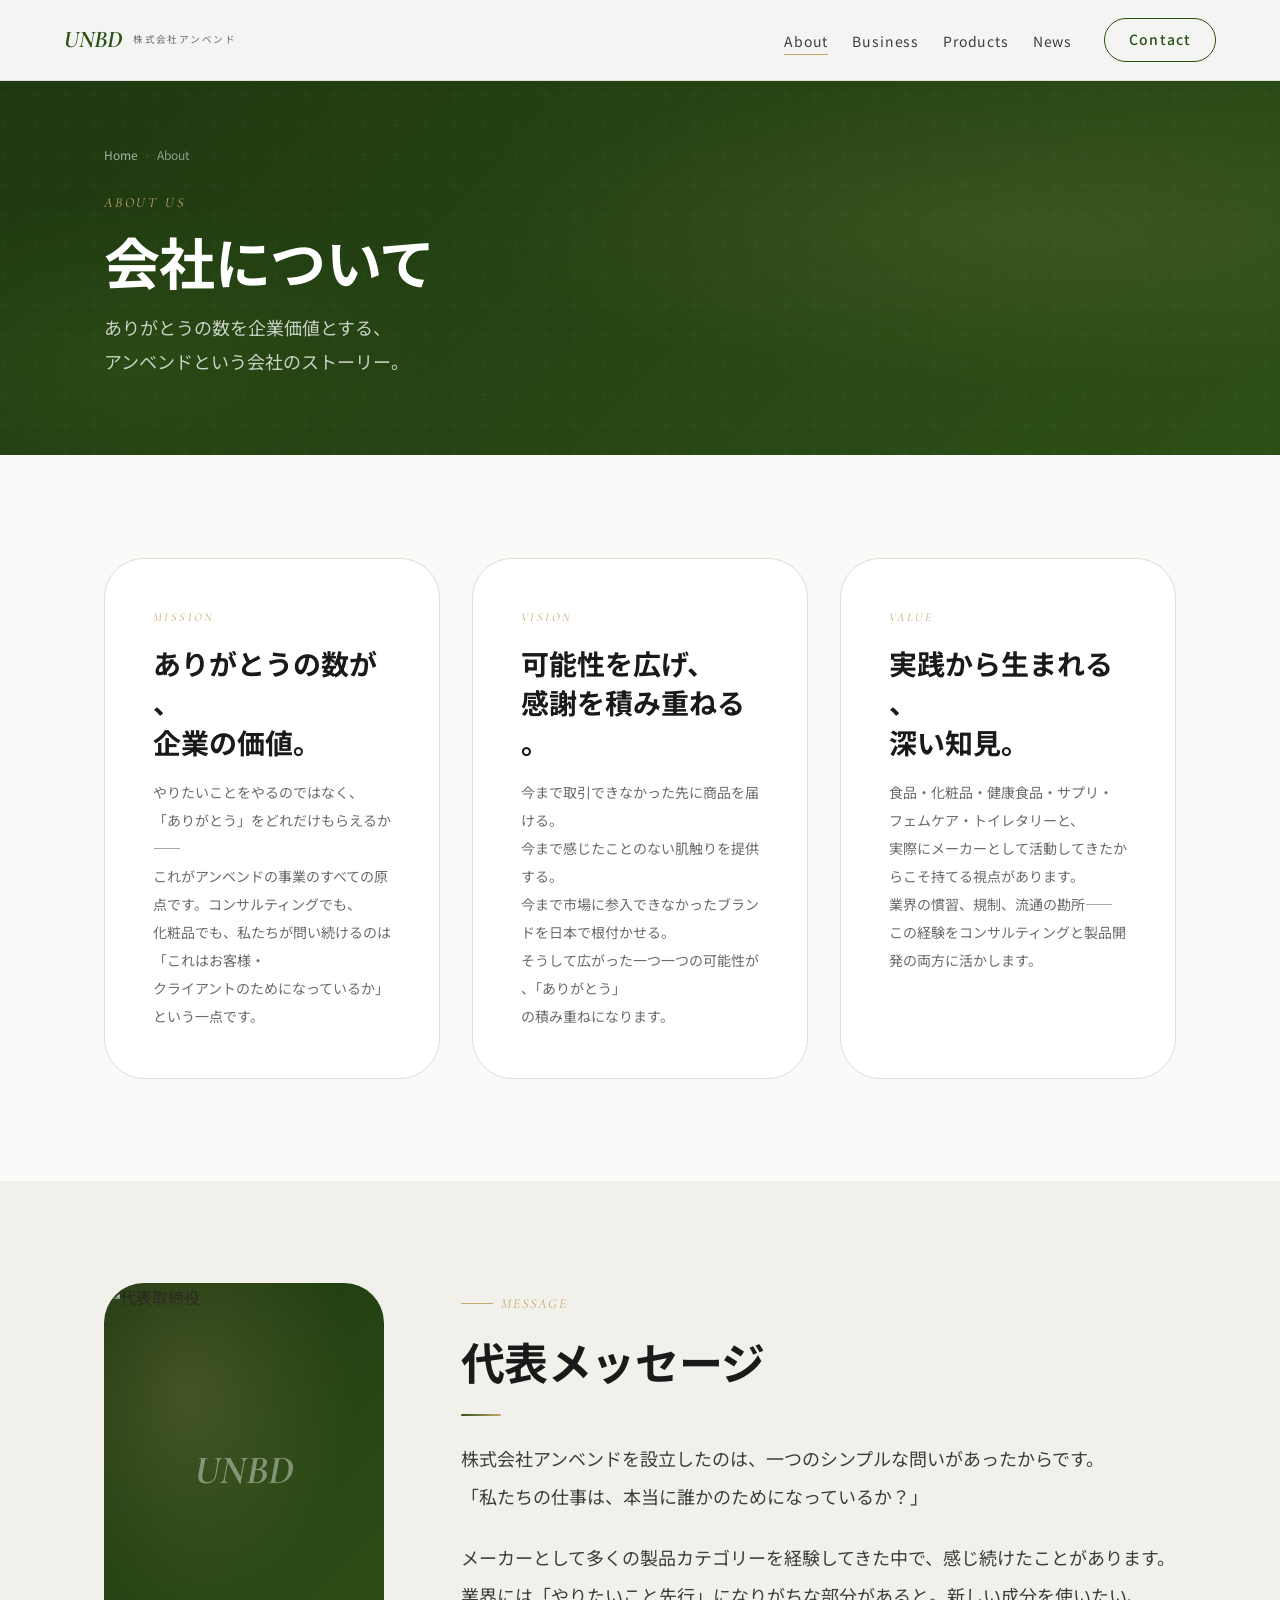
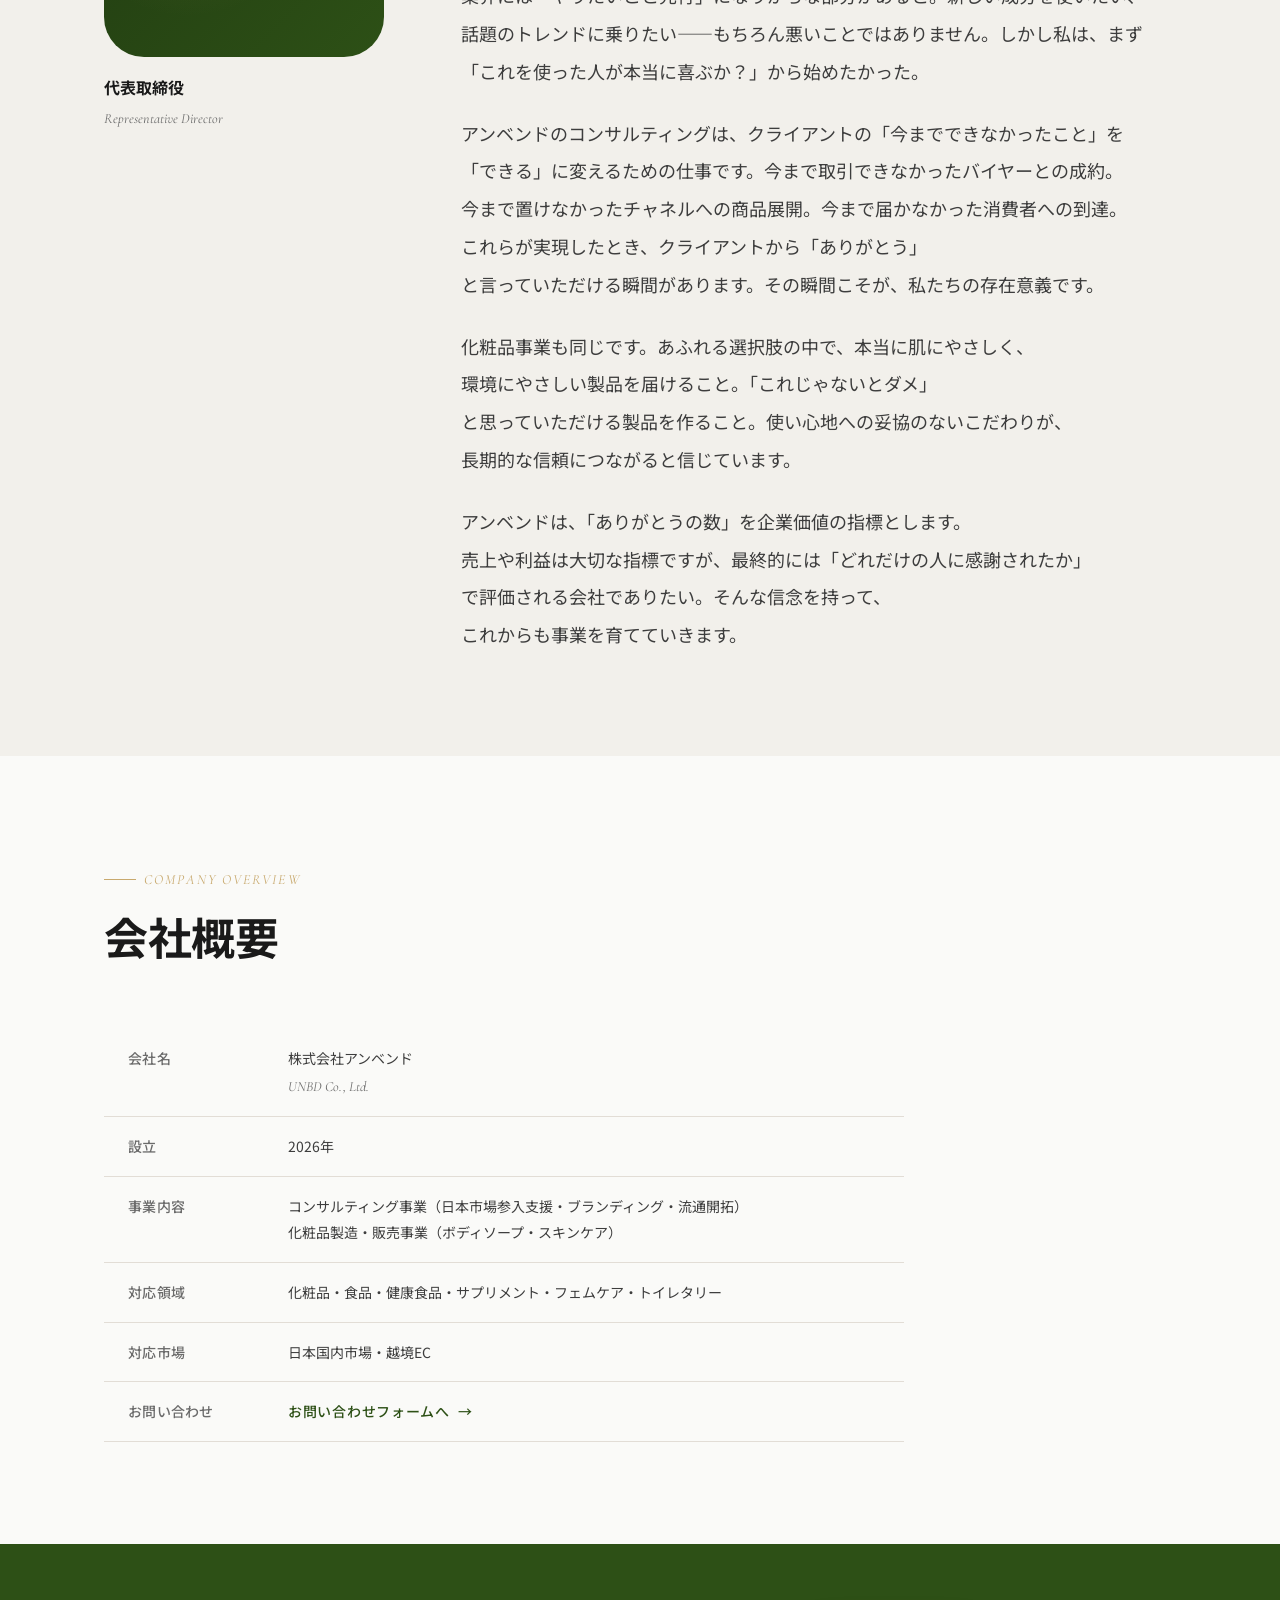
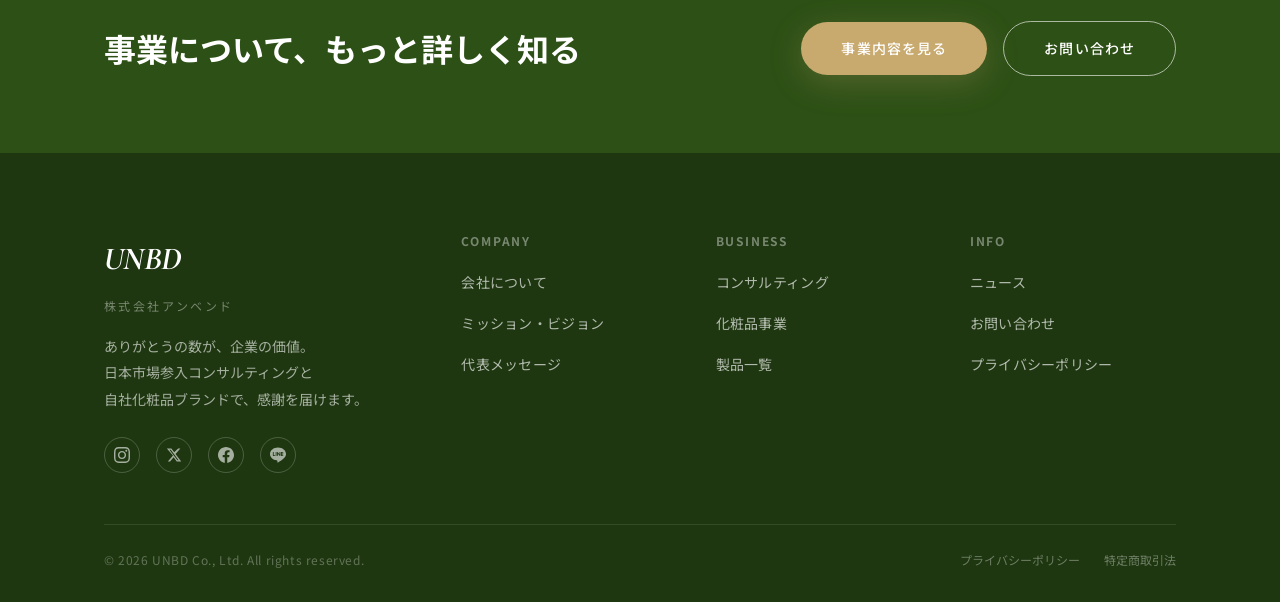
==== commit 595b8eca: "feat: 各ページにイメージ画像（プレースホルダー）を挿入 - products.html: 製品カード4箇所（ボディソープ2種・スキンケア2種）に画像追加 - index.html: 製品プレビュ" ====
--- a/about.html
+++ b/about.html
@@ -131,6 +131,7 @@
           <div class="message-visual" data-reveal="left">
             <div class="message-visual__photo">
               <div class="message-visual__photo-placeholder">
+                <img src="https://picsum.photos/seed/portrait1/300/400" alt="代表取締役" loading="lazy">
                 <span class="message-visual__initials">UNBD</span>
               </div>
             </div>
--- a/css/variables.css
+++ b/css/variables.css
@@ -35,7 +35,7 @@
   --text-2xl:   2.25rem;
   --text-3xl:   3rem;
   --text-4xl:   4rem;
-  --text-hero:  clamp(2.5rem, 6vw, 5.5rem);
+  --text-hero:  clamp(2rem, 6vw, 5.5rem);
   --text-display: clamp(3rem, 8vw, 7rem);
 
   /* ---- Spacing ---- */
--- a/css/common.css
+++ b/css/common.css
@@ -11,6 +11,13 @@
   color: var(--color-text);
   background-color: var(--color-bg);
   overflow-x: hidden;
+  word-break: keep-all;
+  overflow-wrap: break-word;
+  line-break: strict;
+}
+
+h1, h2, h3, h4 {
+  text-wrap: balance;
 }
 
 /* ---- Container ---- */
@@ -82,6 +89,7 @@
   letter-spacing: -0.01em;
   color: var(--color-text);
   margin-bottom: var(--space-4);
+  text-wrap: balance;
 }
 
 .section-title--white {
--- a/css/pages/about.css
+++ b/css/pages/about.css
@@ -79,6 +79,7 @@
   line-height: 1.4;
   color: var(--color-text);
   margin-bottom: var(--space-4);
+  text-wrap: balance;
 }
 
 .mission-item__text {
@@ -111,6 +112,17 @@
   overflow: hidden;
 }
 
+.message-visual__photo-placeholder img {
+  position: absolute;
+  inset: 0;
+  width: 100%;
+  height: 100%;
+  object-fit: cover;
+  display: block;
+  border-radius: inherit;
+  z-index: 0;
+}
+
 .message-visual__photo-placeholder::after {
   content: '';
   position: absolute;
@@ -208,6 +220,7 @@
   font-weight: 700;
   color: var(--color-white);
   line-height: 1.4;
+  text-wrap: balance;
 }
 
 .cta-inline__actions {
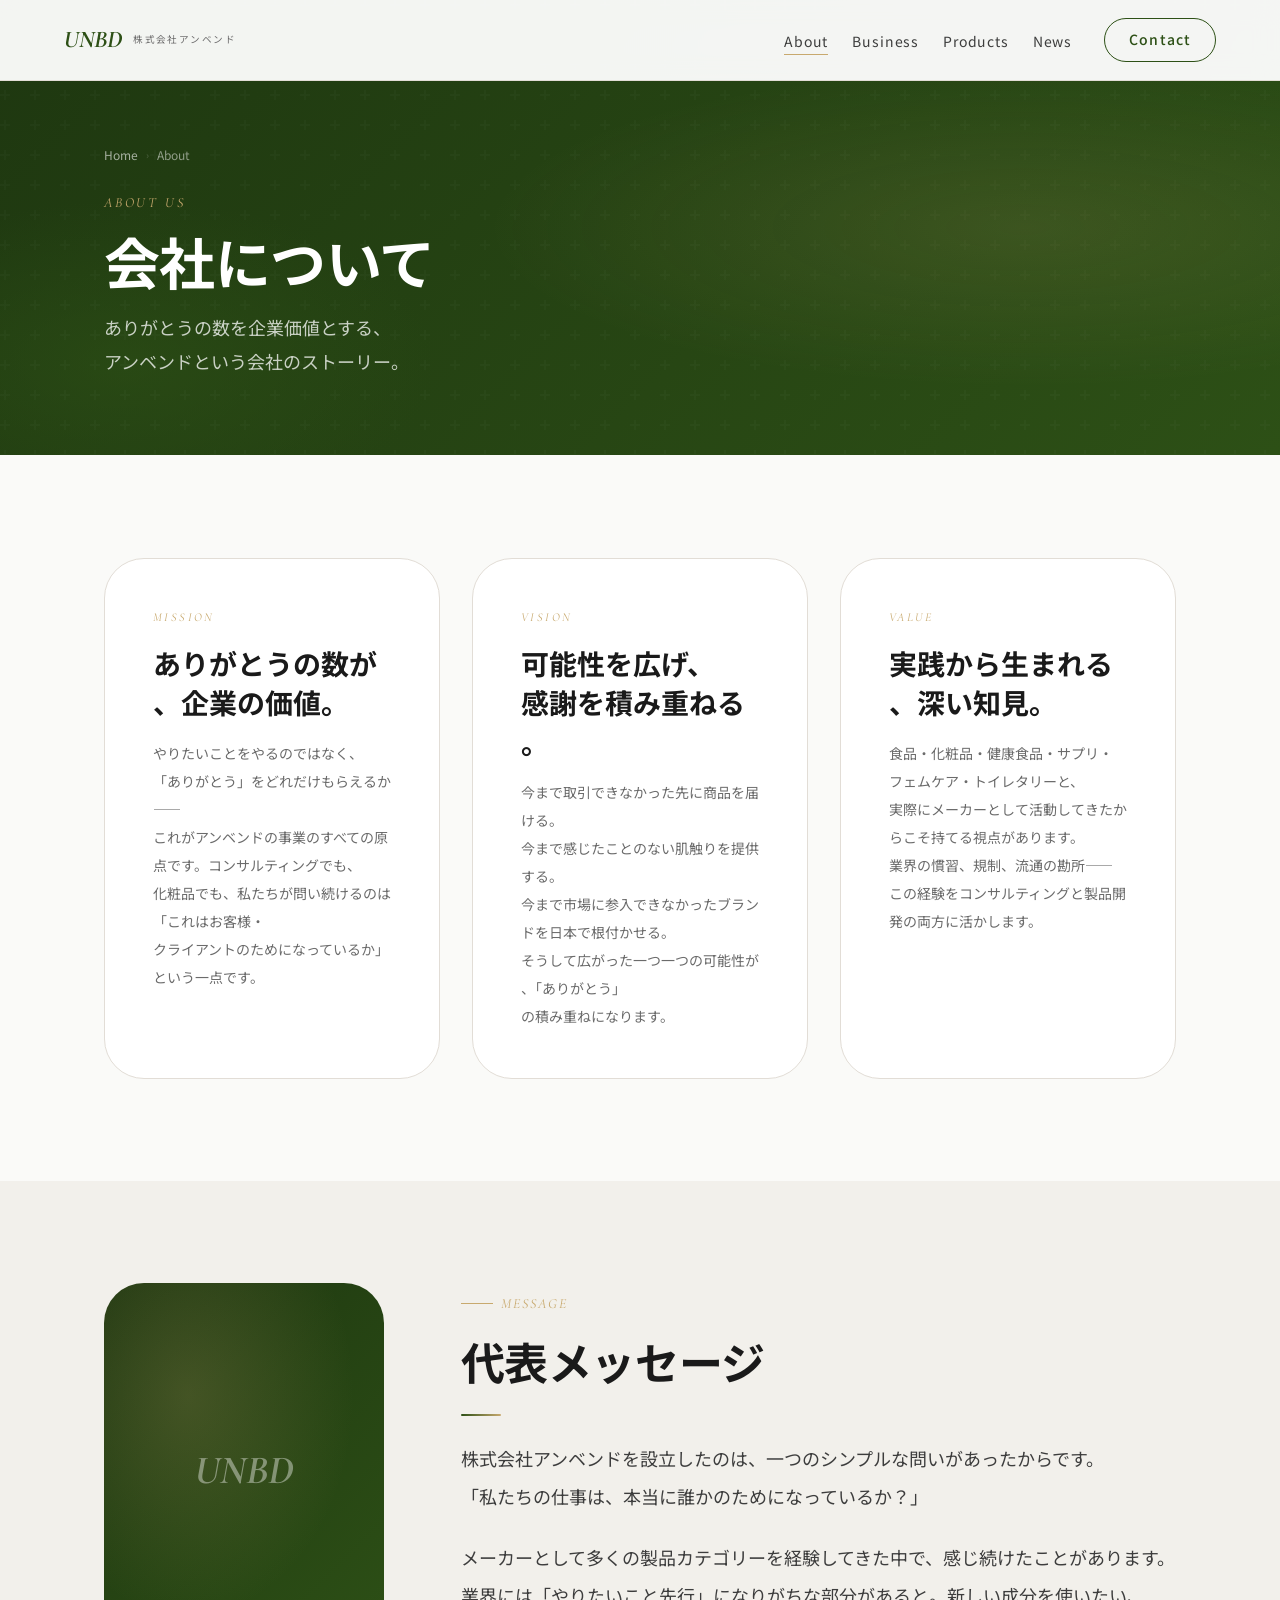
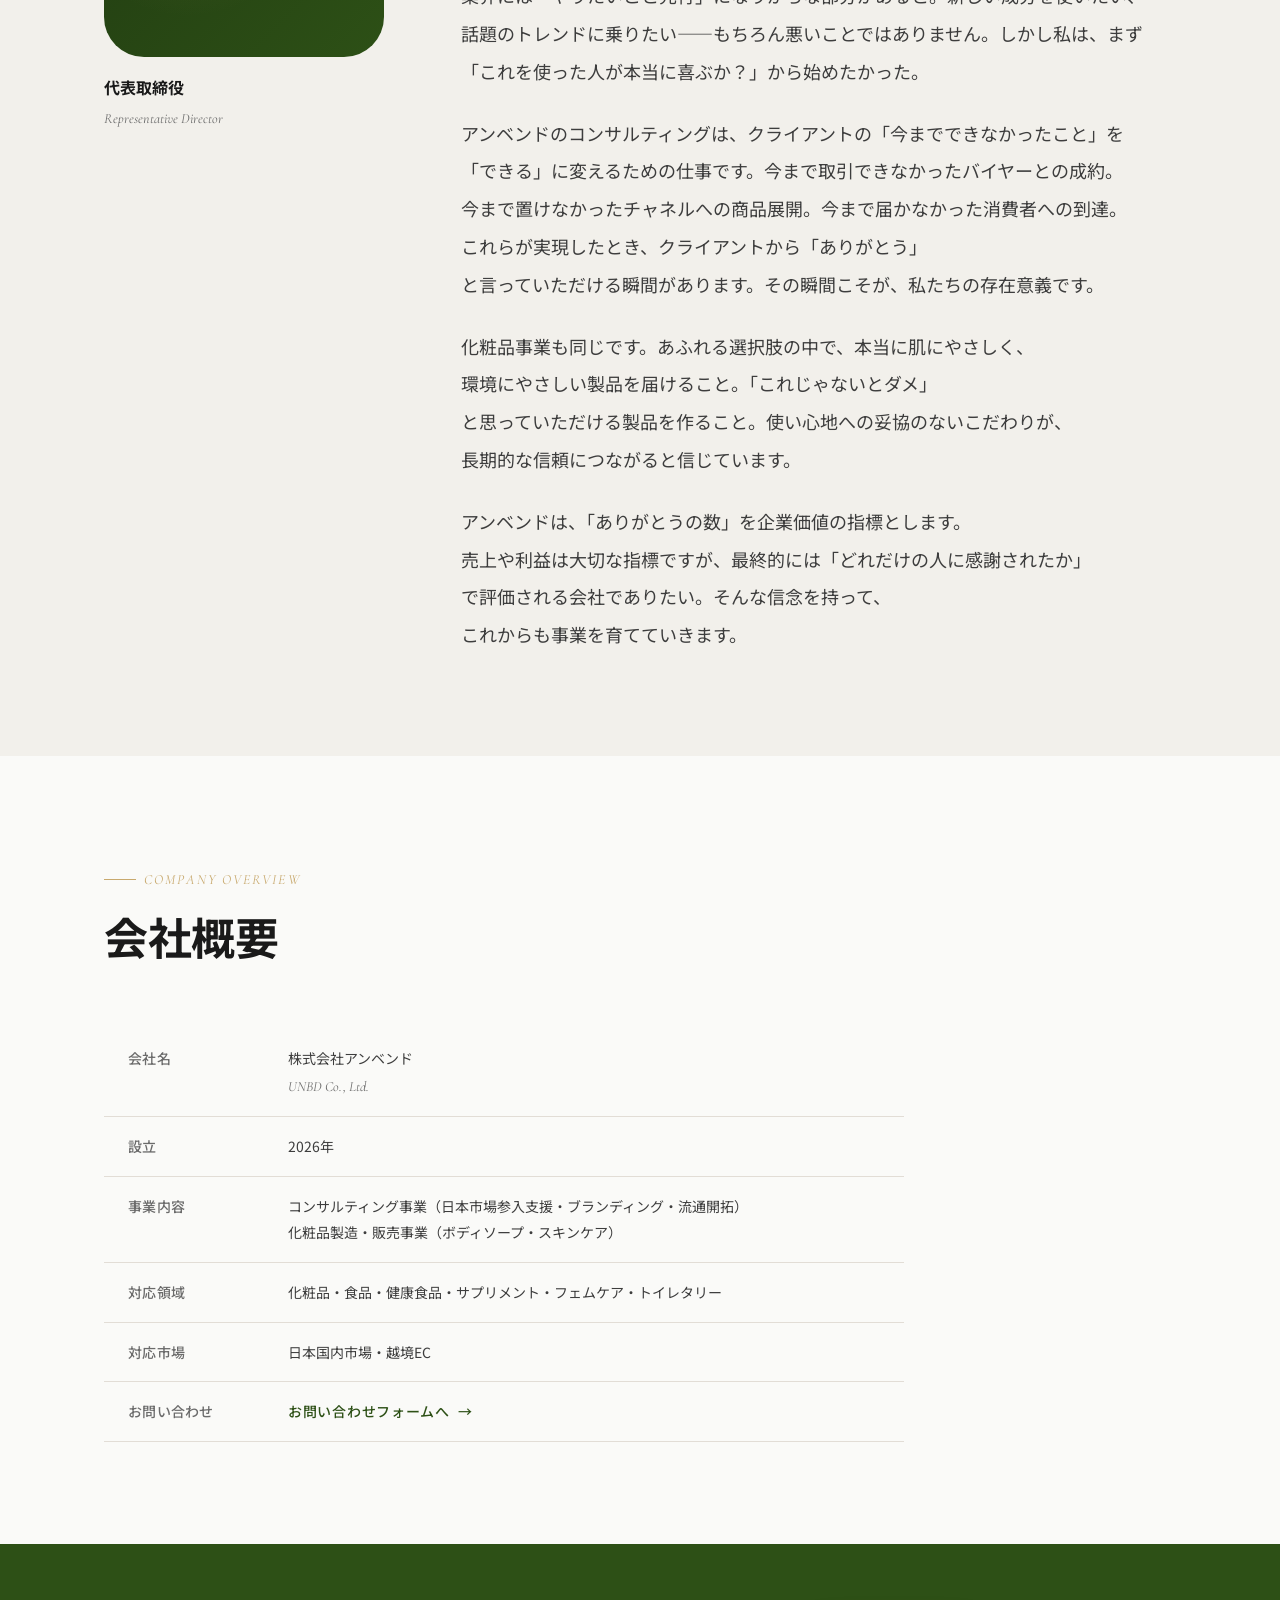
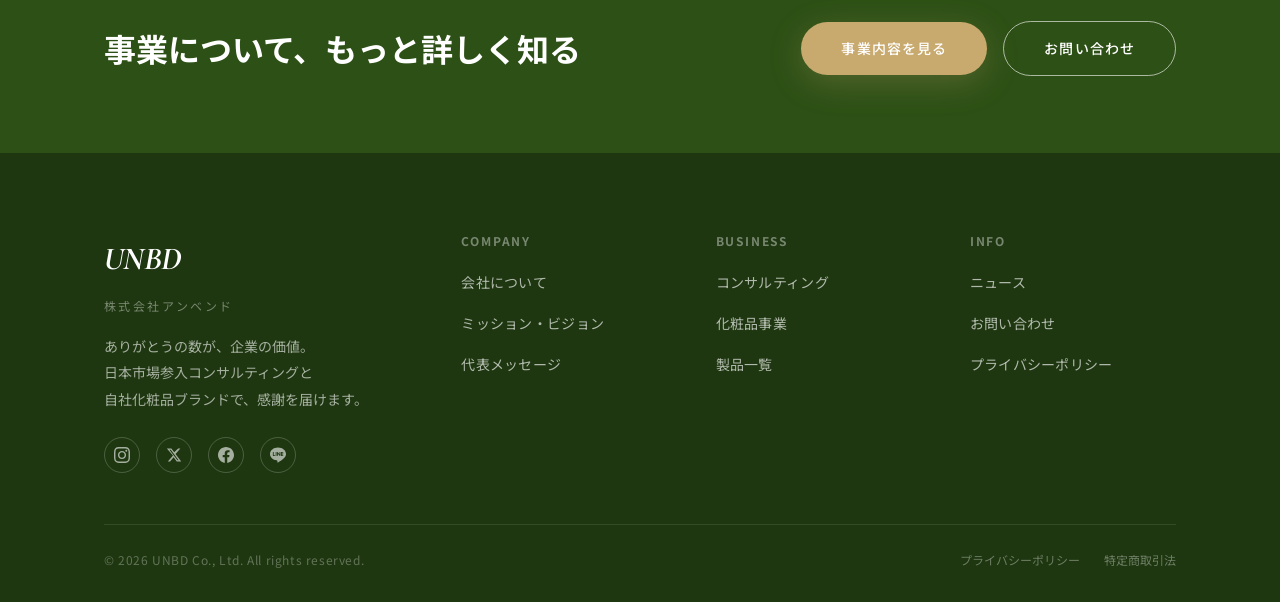
==== commit 69353890: "fix: 文字バランス調整 — 見出しの不要な改行を削除し text-wrap: balance を追加 - index / about / contact / products の見出し (h2) " ====
--- a/about.html
+++ b/about.html
@@ -91,7 +91,7 @@
           <div class="mission-item" data-reveal data-reveal-delay="1">
             <div class="mission-item__label">Mission</div>
             <h2 class="mission-item__title">
-              ありがとうの数が、<br>企業の価値。
+              ありがとうの数が、企業の価値。
             </h2>
             <p class="mission-item__text">
               やりたいことをやるのではなく、「ありがとう」をどれだけもらえるか——これがアンベンドの事業のすべての原点です。コンサルティングでも、化粧品でも、私たちが問い続けるのは「これはお客様・クライアントのためになっているか」という一点です。
@@ -101,7 +101,7 @@
           <div class="mission-item" data-reveal data-reveal-delay="2">
             <div class="mission-item__label">Vision</div>
             <h2 class="mission-item__title">
-              可能性を広げ、<br>感謝を積み重ねる。
+              可能性を広げ、感謝を積み重ねる。
             </h2>
             <p class="mission-item__text">
               今まで取引できなかった先に商品を届ける。今まで感じたことのない肌触りを提供する。今まで市場に参入できなかったブランドを日本で根付かせる。そうして広がった一つ一つの可能性が、「ありがとう」の積み重ねになります。
@@ -111,7 +111,7 @@
           <div class="mission-item" data-reveal data-reveal-delay="3">
             <div class="mission-item__label">Value</div>
             <h2 class="mission-item__title">
-              実践から生まれる、<br>深い知見。
+              実践から生まれる、深い知見。
             </h2>
             <p class="mission-item__text">
               食品・化粧品・健康食品・サプリ・フェムケア・トイレタリーと、実際にメーカーとして活動してきたからこそ持てる視点があります。業界の慣習、規制、流通の勘所——この経験をコンサルティングと製品開発の両方に活かします。
@@ -131,7 +131,6 @@
           <div class="message-visual" data-reveal="left">
             <div class="message-visual__photo">
               <div class="message-visual__photo-placeholder">
-                <img src="https://picsum.photos/seed/portrait1/300/400" alt="代表取締役" loading="lazy">
                 <span class="message-visual__initials">UNBD</span>
               </div>
             </div>
--- a/css/common.css
+++ b/css/common.css
@@ -105,6 +105,7 @@
   color: var(--color-text-sub);
   line-height: 2;
   max-width: 640px;
+  text-wrap: balance;
 }
 
 .section-lead--center {
